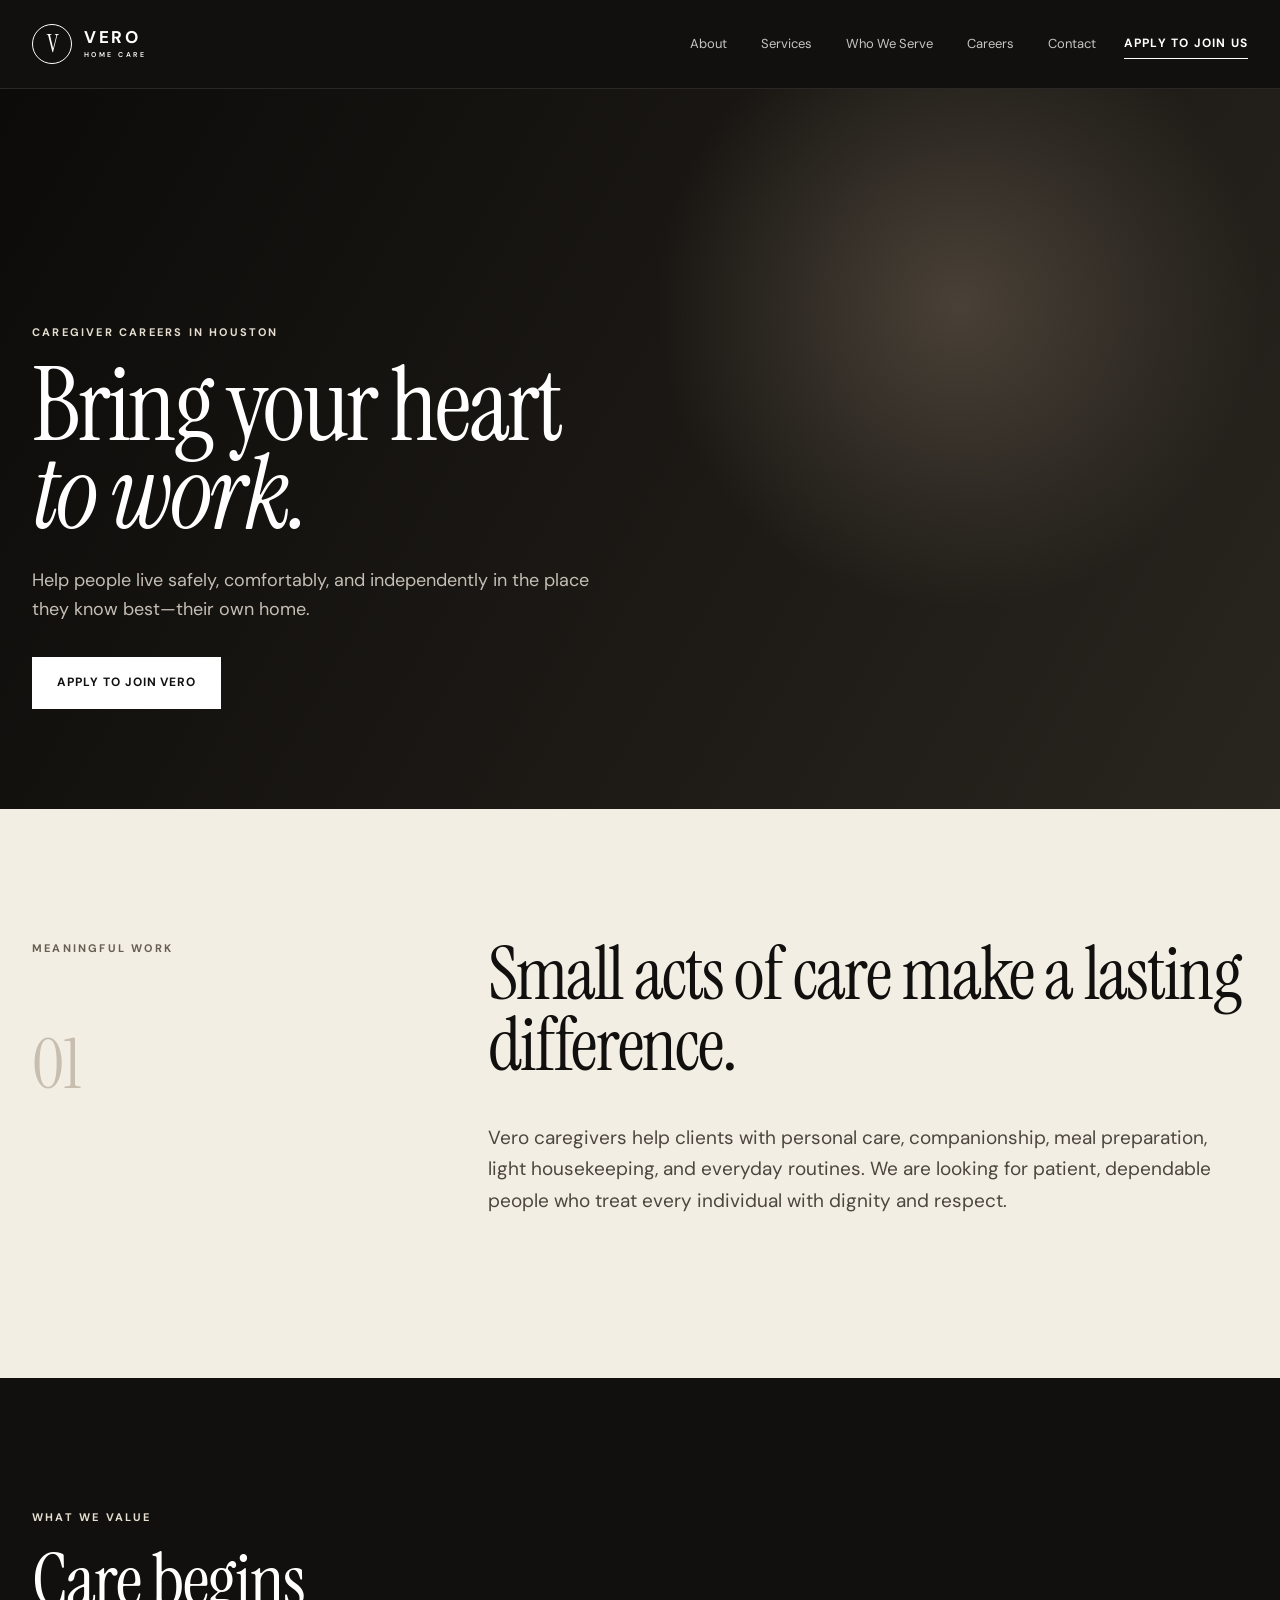
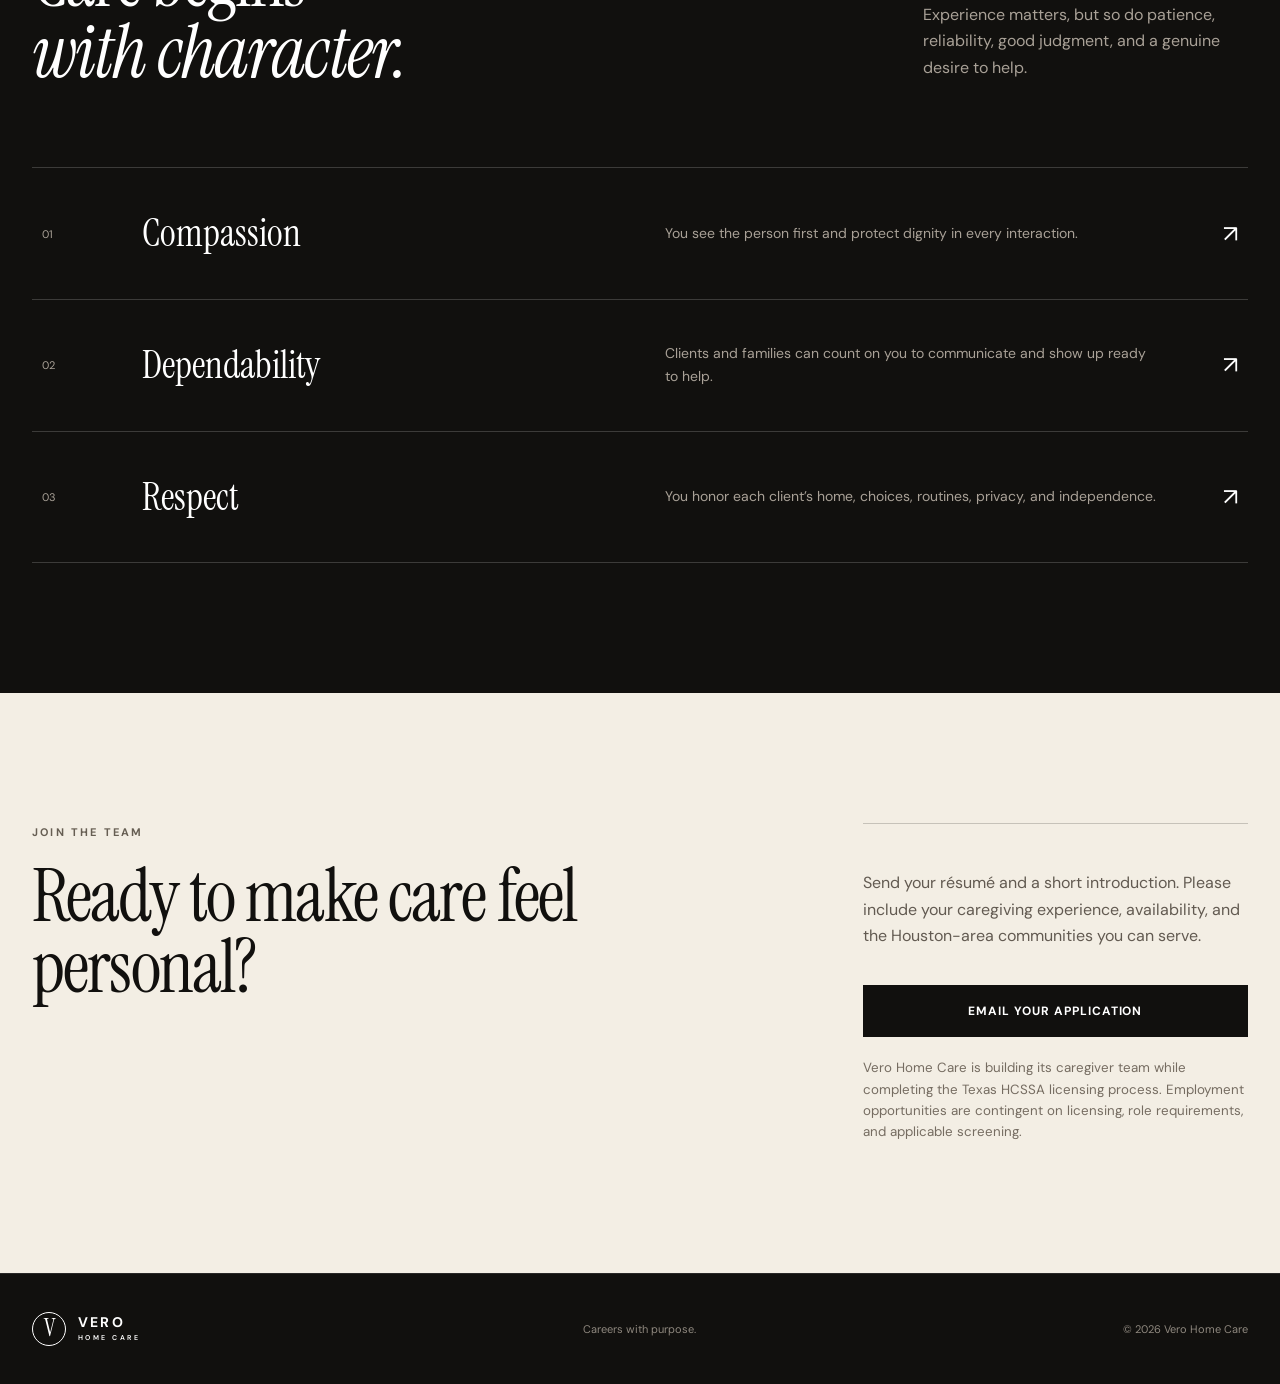
==== careers.html @ 147e30ec "Remove final photography placeholder" ====
<!doctype html>
<html lang="en">
<head>
  <meta charset="utf-8">
  <meta name="viewport" content="width=device-width, initial-scale=1, viewport-fit=cover">
  <meta name="theme-color" content="#11100e">
  <meta name="description" content="Explore caregiver careers with Vero Home Care in the Houston, Texas area.">
  <link rel="canonical" href="https://infoverohomecare.com/careers.html">
  <title>Caregiver Careers | Vero Home Care</title>
  <link rel="preconnect" href="https://fonts.googleapis.com">
  <link rel="preconnect" href="https://fonts.gstatic.com" crossorigin>
  <link href="https://fonts.googleapis.com/css2?family=DM+Sans:wght@400;500;600;700&family=Instrument+Serif:ital@0;1&display=swap" rel="stylesheet">
  <link rel="stylesheet" href="styles.css?v=20260831d">
  <link rel="stylesheet" href="mobile-fixes.css?v=20260831d">
</head>
<body class="career-page">
  <a class="skip-link" href="#main">Skip to content</a>
  <header class="site-header scrolled">
    <nav class="nav shell" aria-label="Main navigation">
      <a class="brand" href="index.html" aria-label="Vero Home Care home"><span class="brand-mark">V</span><span>VERO <small>HOME CARE</small></span></a>
      <div class="desktop-nav"><a href="index.html#about">About</a><a href="index.html#services">Services</a><a href="index.html#who-we-serve">Who We Serve</a><a href="careers.html">Careers</a><a href="index.html#contact">Contact</a></div>
      <a class="header-cta" href="#apply">Apply to join us</a>
      <button class="menu-button" type="button" aria-label="Open menu" aria-expanded="false" aria-controls="mobile-nav"><span></span><span></span></button>
    </nav>
    <div class="mobile-nav" id="mobile-nav" hidden><a href="index.html">Home</a><a href="index.html#services">Services</a><a href="index.html#who-we-serve">Who We Serve</a><a href="#apply">Apply</a></div>
  </header>
  <main id="main">
    <section class="career-hero">
      <div class="shell">
        <p class="kicker">Caregiver careers in Houston</p>
        <h1>Bring your heart<br><em>to work.</em></h1>
        <p>Help people live safely, comfortably, and independently in the place they know best—their own home.</p>
        <a class="button button-light" href="#apply">Apply to join Vero</a>
      </div>
    </section>
    <section class="section career-intro">
      <div class="shell intro-grid">
        <div><p class="kicker dark">Meaningful work</p><p class="section-number" aria-hidden="true">01</p></div>
        <div><h2 class="display">Small acts of care make a lasting difference.</h2><p class="lead">Vero caregivers help clients with personal care, companionship, meal preparation, light housekeeping, and everyday routines. We are looking for patient, dependable people who treat every individual with dignity and respect.</p></div>
      </div>
    </section>
    <section class="services section">
      <div class="shell">
        <div class="section-heading"><div><p class="kicker">What we value</p><h2 class="display">Care begins<br><em>with character.</em></h2></div><p>Experience matters, but so do patience, reliability, good judgment, and a genuine desire to help.</p></div>
        <div class="service-list">
          <article class="service"><span>01</span><h3>Compassion</h3><p>You see the person first and protect dignity in every interaction.</p><i aria-hidden="true">&#8599;</i></article>
          <article class="service"><span>02</span><h3>Dependability</h3><p>Clients and families can count on you to communicate and show up ready to help.</p><i aria-hidden="true">&#8599;</i></article>
          <article class="service"><span>03</span><h3>Respect</h3><p>You honor each client’s home, choices, routines, privacy, and independence.</p><i aria-hidden="true">&#8599;</i></article>
        </div>
      </div>
    </section>
    <section class="section career-apply" id="apply">
      <div class="shell contact-grid">
        <div><p class="kicker dark">Join the team</p><h2 class="display">Ready to make care feel personal?</h2></div>
        <div class="apply-card"><p>Send your résumé and a short introduction. Please include your caregiving experience, availability, and the Houston-area communities you can serve.</p><a class="button" href="mailto:contact@infoverohomecare.com?subject=Caregiver%20Application%20-%20Vero%20Home%20Care">Email your application</a><small>Vero Home Care is building its caregiver team while completing the Texas HCSSA licensing process. Employment opportunities are contingent on licensing, role requirements, and applicable screening.</small></div>
      </div>
    </section>
  </main>
  <footer><div class="shell footer-grid"><a class="brand footer-brand" href="index.html"><span class="brand-mark">V</span><span>VERO <small>HOME CARE</small></span></a><p>Careers with purpose.</p><p>&copy; <span id="year"></span> Vero Home Care</p></div></footer>
  <script src="script.js"></script>
</body>
</html>
---- styles.css ----
:root{--black:#11100e;--black-2:#1a1815;--cream:#f3eee4;--cream-2:#e6ded0;--white:#fff;--muted:#a9a197;--line:rgba(17,16,14,.18);--max:1220px}*{box-sizing:border-box}html{scroll-behavior:smooth}body{margin:0;background:var(--cream);color:var(--black);font-family:"DM Sans",sans-serif;font-size:16px;line-height:1.65;-webkit-font-smoothing:antialiased}body.menu-open{overflow:hidden}a{color:inherit}.shell{width:min(var(--max),calc(100% - 64px));margin-inline:auto}.skip-link{position:fixed;left:16px;top:-60px;z-index:999;background:#fff;padding:12px 18px}.skip-link:focus{top:16px}.site-header{position:fixed;inset:0 0 auto;z-index:20;color:#fff;background:linear-gradient(to bottom,rgba(0,0,0,.6),transparent);transition:.3s}.site-header.scrolled{background:rgba(17,16,14,.95);backdrop-filter:blur(12px);border-bottom:1px solid rgba(255,255,255,.1)}.nav{height:88px;display:flex;align-items:center;justify-content:space-between;gap:28px}.brand{display:flex;align-items:center;gap:12px;text-decoration:none;font-size:17px;font-weight:700;line-height:.9;letter-spacing:.16em}.brand small{display:block;font-size:7px;font-weight:600;letter-spacing:.35em;margin-top:6px}.brand-mark{display:grid;place-items:center;width:40px;height:40px;border:1px solid currentColor;border-radius:50%;font-family:"Instrument Serif",serif;font-size:25px;font-weight:400;letter-spacing:0}.desktop-nav{display:flex;gap:34px;margin-left:auto}.desktop-nav a{font-size:13px;text-decoration:none;color:rgba(255,255,255,.76)}.desktop-nav a:hover{color:#fff}.header-cta{border-bottom:1px solid currentColor;text-decoration:none;font-size:12px;font-weight:700;text-transform:uppercase;letter-spacing:.1em;padding-block:5px}.menu-button{display:none;width:44px;height:44px;border:0;background:transparent;padding:11px;cursor:pointer}.menu-button span{height:1px;background:#fff;display:block;margin:7px 0}.mobile-nav{position:fixed;inset:76px 0 0;background:var(--black);padding:38px 24px;flex-direction:column;gap:22px}.mobile-nav:not([hidden]){display:flex}.mobile-nav>a:not(.button){font-family:"Instrument Serif",serif;font-size:32px;text-decoration:none}.hero{height:100svh;min-height:680px;position:relative;display:flex;align-items:flex-end;overflow:hidden;background:#191713;color:#fff}.video-placeholder{position:absolute;inset:0;background:radial-gradient(circle at 70% 35%,#4a4339 0,transparent 28%),linear-gradient(120deg,#141310 10%,#29251f 55%,#0e0d0b);display:grid;place-items:center}.video-grid{position:absolute;inset:0;opacity:.13;background-image:linear-gradient(rgba(255,255,255,.15) 1px,transparent 1px),linear-gradient(90deg,rgba(255,255,255,.15) 1px,transparent 1px);background-size:90px 90px;transform:perspective(700px) rotateX(58deg) scale(1.5);transform-origin:center bottom}.play{position:relative;z-index:1;width:92px;height:92px;border:1px solid rgba(255,255,255,.6);border-radius:50%;display:grid;place-items:center}.play span{width:0;height:0;border-top:9px solid transparent;border-bottom:9px solid transparent;border-left:14px solid white;margin-left:5px}.video-label{position:absolute;top:50%;margin-top:68px;font-size:10px;letter-spacing:.2em;text-transform:uppercase;color:rgba(255,255,255,.6)}.hero-shade{position:absolute;inset:0;background:linear-gradient(90deg,rgba(0,0,0,.62),rgba(0,0,0,.08) 72%),linear-gradient(to top,rgba(0,0,0,.72),transparent 55%)}.hero-content{position:relative;z-index:2;padding-bottom:9vh}.kicker{margin:0 0 20px;font-size:11px;font-weight:700;letter-spacing:.2em;text-transform:uppercase;color:var(--cream-2)}.kicker.dark{color:#665e53}.hero h1,.display{font-family:"Instrument Serif",serif;font-weight:400;letter-spacing:-.025em}.hero h1{font-size:clamp(4rem,8.2vw,8rem);line-height:.84;margin:0 0 30px;max-width:900px}.hero h1 em,.display em{font-weight:400}.hero-copy{max-width:500px;color:rgba(255,255,255,.78);font-size:18px;margin:0 0 34px}.hero-actions{display:flex;align-items:center;gap:30px}.button{display:inline-flex;min-height:52px;align-items:center;justify-content:center;padding:13px 25px;text-decoration:none;text-align:center;font-size:12px;font-weight:700;letter-spacing:.08em;text-transform:uppercase;transition:.2s}.button:hover{transform:translateY(-2px)}.button-light{background:#fff;color:#111}.button-cream{background:var(--cream);color:var(--black)}.text-link{text-decoration:none;border-bottom:1px solid rgba(255,255,255,.5);padding:8px 0;font-size:13px}.text-link span{margin-left:8px}.hero-index{position:absolute;right:4vw;bottom:9vh;z-index:2;font-size:10px;letter-spacing:.2em;display:flex;align-items:center;gap:12px}.hero-index span{width:45px;height:1px;background:#fff}.section{padding:130px 0}.intro{background:var(--cream)}.intro-grid{display:grid;grid-template-columns:1fr 2.15fr;gap:8vw}.section-number{font-family:"Instrument Serif",serif;font-size:70px;color:#c7beb0;margin:50px 0 0}.display{font-size:clamp(3rem,5.8vw,6rem);line-height:.95;margin:0}.lead{font-size:19px;max-width:760px;margin:42px 0 32px;color:#4c463f}.values{display:flex;flex-wrap:wrap;gap:10px}.values span{border:1px solid var(--line);border-radius:50px;padding:8px 18px;font-size:12px;font-weight:600;letter-spacing:.07em;text-transform:uppercase}.services{background:var(--black);color:#fff}.section-heading{display:grid;grid-template-columns:1.5fr .6fr;align-items:end;gap:80px;margin-bottom:80px}.section-heading>p{color:var(--muted);margin:0 0 6px}.service{display:grid;grid-template-columns:70px 1fr 1fr 50px;gap:30px;align-items:center;border-top:1px solid rgba(255,255,255,.18);padding:34px 10px;transition:.25s}.service:last-child{border-bottom:1px solid rgba(255,255,255,.18)}.service:hover{background:rgba(255,255,255,.04);padding-inline:24px}.service>span{font-size:11px;color:var(--muted)}.service h3{font-family:"Instrument Serif",serif;font-size:38px;font-weight:400;margin:0}.service p{color:var(--muted);margin:0;font-size:14px}.service i{font-size:24px;font-style:normal;text-align:right}.promise{background:#fff}.promise-grid{display:grid;grid-template-columns:.8fr 1.2fr;gap:9vw;align-items:center}.promise-art{aspect-ratio:4/5;display:flex;align-items:center;justify-content:center;position:relative;background:var(--cream);border-radius:50% 50% 4px 4px}.promise-art>span{font-family:"Instrument Serif",serif;font-size:clamp(10rem,22vw,20rem);line-height:1;color:#1a1815}.promise-art p{position:absolute;bottom:26px;text-transform:uppercase;letter-spacing:.18em;font-size:9px}.principles{margin-top:55px}.principles>div{display:grid;grid-template-columns:45px 1fr;gap:18px;border-top:1px solid var(--line);padding:24px 0}.principles b{font-size:10px;color:#82786c}.principles span{color:#625a51}.principles strong{display:block;color:var(--black);font-size:16px;margin-bottom:4px}.contact{background:var(--black-2);color:#fff}.contact-grid{display:grid;grid-template-columns:1.3fr .7fr;gap:9vw;align-items:start}.contact-card{border-top:1px solid rgba(255,255,255,.25);padding-top:30px}.contact-card p{color:var(--muted);margin:0 0 28px}.contact-card .button{width:100%}.contact-card small{display:block;color:#8f887f;margin-top:14px}footer{background:var(--black);color:#fff;border-top:1px solid rgba(255,255,255,.1);padding:38px 0}.footer-grid{display:grid;grid-template-columns:1fr 1fr 1fr;align-items:center}.footer-grid p{font-size:11px;color:#8f887f;margin:0}.footer-grid p:nth-child(2){text-align:center}.footer-grid p:last-child{text-align:right}.footer-brand{font-size:14px}.footer-brand .brand-mark{width:34px;height:34px}.reveal{opacity:0;transform:translateY(20px);transition:opacity .75s ease,transform .75s ease}.reveal.visible{opacity:1;transform:none}.delay-1{transition-delay:.1s}.delay-2{transition-delay:.2s}.delay-3{transition-delay:.3s}@media(prefers-reduced-motion:reduce){html{scroll-behavior:auto}.reveal{opacity:1;transform:none;transition:none}.button{transition:none}}@media(max-width:900px){.desktop-nav,.header-cta{display:none}.menu-button{display:block}.nav{height:76px}.hero{min-height:620px}.hero-index{display:none}.section{padding:94px 0}.intro-grid,.promise-grid,.contact-grid{grid-template-columns:1fr}.section-number{display:none}.section-heading{grid-template-columns:1fr;gap:28px}.service{grid-template-columns:45px 1fr 40px}.service p{grid-column:2/4}.promise-art{max-width:500px;width:100%;margin:auto}.footer-grid{grid-template-columns:1fr;gap:22px;text-align:center}.footer-brand{justify-content:center}.footer-grid p:nth-child(2),.footer-grid p:last-child{text-align:center}}@media(max-width:600px){.shell{width:min(100% - 40px,var(--max))}.hero{height:100svh;min-height:620px}.hero-content{padding-bottom:48px}.hero h1{font-size:clamp(3.5rem,18vw,5.1rem);line-height:.88}.hero-copy{font-size:16px}.hero-actions{align-items:stretch;flex-direction:column;gap:14px}.text-link{text-align:center;border:0}.play{width:72px;height:72px}.section{padding:76px 0}.display{font-size:clamp(2.8rem,14vw,4.5rem)}.lead{font-size:17px;margin-top:30px}.section-heading{margin-bottom:48px}.service{padding:25px 0;gap:12px}.service:hover{padding-inline:0;background:transparent}.service h3{font-size:30px}.contact-card{margin-top:12px}.mobile-nav{padding-bottom:max(38px,env(safe-area-inset-bottom))}}
---- mobile-fixes.css ----
/* Above-the-fold content must never depend on animation or script timing. */
.hero .reveal {
  opacity: 1;
  transform: none;
}

/* Navigation is a separate surface; hero media begins below it. */
.site-header {
  position: sticky;
  top: 0;
  background: #11100e;
  border-bottom: 1px solid rgba(255,255,255,.1);
  backdrop-filter: none;
  -webkit-backdrop-filter: none;
}

.site-header.scrolled {
  background: #11100e;
}

.hero {
  height: calc(100svh - 88px);
}

.phone-break { display: none; }

/* Keep the temporary video indicator out of the hero copy area. */
.video-placeholder {
  display: block;
}

.hero-video iframe {
  position: absolute;
  top: 50%;
  left: 50%;
  width: 177.78vh;
  height: 56.25vw;
  min-width: 100%;
  min-height: 100%;
  border: 0;
  pointer-events: none;
  transform: translate(-50%, -50%);
}

/* Explicit breakpoint ownership keeps the mobile control dependable. */
.menu-button {
  display: block;
  flex: 0 0 44px;
  position: relative;
  z-index: 2;
  border: 1px solid rgba(255, 255, 255, .5);
  border-radius: 50%;
}

@media (min-width: 901px) {
  .menu-button { display: none; }
}

.credentials { background: #e6ded0; border-bottom: 1px solid rgba(17,16,14,.14); }
.promise-grid { display: block; }
.promise-copy { max-width: 940px; margin: 0 auto; }
.promise-copy .display { max-width: 850px; }
.credential-grid { display: grid; grid-template-columns: repeat(4,1fr); }
.credential-grid > div { padding: 38px 24px; border-right: 1px solid rgba(17,16,14,.14); }
.credential-grid > div:last-child { border: 0; }
.credential-grid strong { display: block; font: 400 42px/1 "Instrument Serif",serif; }
.credential-grid span { display: block; margin-top: 8px; font-size: 10px; font-weight: 700; letter-spacing: .11em; text-transform: uppercase; color: #665e53; }
.audience { background: #11100e; color: #fff; }
.audience-grid,.founder-grid { display: grid; grid-template-columns: 1fr 1fr; gap: 9vw; }
.audience-copy { color: #a9a197; font-size: 18px; }
.audience-copy p { margin: 0 0 22px; }
.audience-tags,.specialties { display: flex; flex-wrap: wrap; gap: 8px; margin-top: 34px; }
.audience-tags span,.specialties span { padding: 8px 13px; border: 1px solid rgba(255,255,255,.2); border-radius: 50px; font-size: 10px; font-weight: 700; letter-spacing: .07em; text-transform: uppercase; }
.founder { background: #f3eee4; }
.founder-copy { color: #625a51; font-size: 17px; }
.founder-copy p { margin: 0 0 20px; }
.founder-lead { font: italic 400 32px/1.2 "Instrument Serif",serif; color: #11100e; }
.specialties span { border-color: rgba(17,16,14,.2); color: #11100e; }
.referrals { background: #1a1815; color: #fff; }
.referral-grid { display: grid; grid-template-columns: 1.2fr .8fr; gap: 9vw; align-items: start; }
.referral-copy { color: #a9a197; font-size: 17px; }
.referral-copy p { margin: 0 0 22px; }
.referral-copy .button { margin-top: 10px; }
.contact-details { margin: 28px 0; border-top: 1px solid rgba(255,255,255,.15); }
.contact-details a,.contact-details p { display: block; padding: 15px 0; border-bottom: 1px solid rgba(255,255,255,.15); color: #fff; text-decoration: none; margin: 0; overflow-wrap: anywhere; }
.contact-details small { display: block; margin: 0 0 2px; color: #8f887f; font-size: 9px; letter-spacing: .13em; text-transform: uppercase; }
.footer-grid a { text-decoration: none; }
.career-hero { min-height: 720px; padding: 190px 0 100px; display: flex; align-items: flex-end; color: #fff; background: radial-gradient(circle at 75% 30%,#494137 0,transparent 28%),linear-gradient(120deg,#0c0b09,#29251f); }
.career-hero h1 { margin: 0 0 28px; font: 400 clamp(4rem,8vw,7.5rem)/.86 "Instrument Serif",serif; letter-spacing: -.025em; }
.career-hero p:not(.kicker) { max-width: 560px; margin: 0 0 32px; color: #c5beb5; font-size: 18px; }
.career-intro,.career-apply { background: #f3eee4; }
.apply-card { border-top: 1px solid rgba(17,16,14,.2); padding-top: 30px; color: #625a51; }
.apply-card .button { width: 100%; margin: 20px 0; background: #11100e; color: #fff; }
.apply-card small { display: block; line-height: 1.6; color: #756c61; }

@media (max-width: 900px) {
  .menu-button {
    display: block;
    flex: 0 0 44px;
    position: relative;
    z-index: 2;
    border: 1px solid rgba(255, 255, 255, .5);
    border-radius: 50%;
  }
  .credential-grid { grid-template-columns: 1fr 1fr; }
  .credential-grid > div:nth-child(2) { border-right: 0; }
  .credential-grid > div { border-bottom: 1px solid rgba(17,16,14,.14); }
  .audience-grid,.founder-grid { grid-template-columns: 1fr; gap: 48px; }
  .referral-grid { grid-template-columns: 1fr; gap: 42px; }
  .career-hero { min-height: 650px; padding: 150px 0 72px; }
  .hero { height: calc(100svh - 76px); }
}

@media (max-width: 600px) {
  .shell {
    width: min(calc(100% - 40px), var(--max));
  }

  .hero h1 {
    font-size: clamp(3.1rem, 14.5vw, 4.4rem);
  }
  .phone-break { display: inline; }

  .hero-copy { max-width: calc(100vw - 40px); }

  .credential-grid { grid-template-columns: 1fr; }
  .credential-grid > div { border-right: 0; padding: 25px 4px; display: grid; grid-template-columns: 95px 1fr; align-items: center; gap: 16px; }
  .credential-grid strong { font-size: 34px; }
  .credential-grid span { margin: 0; }
}
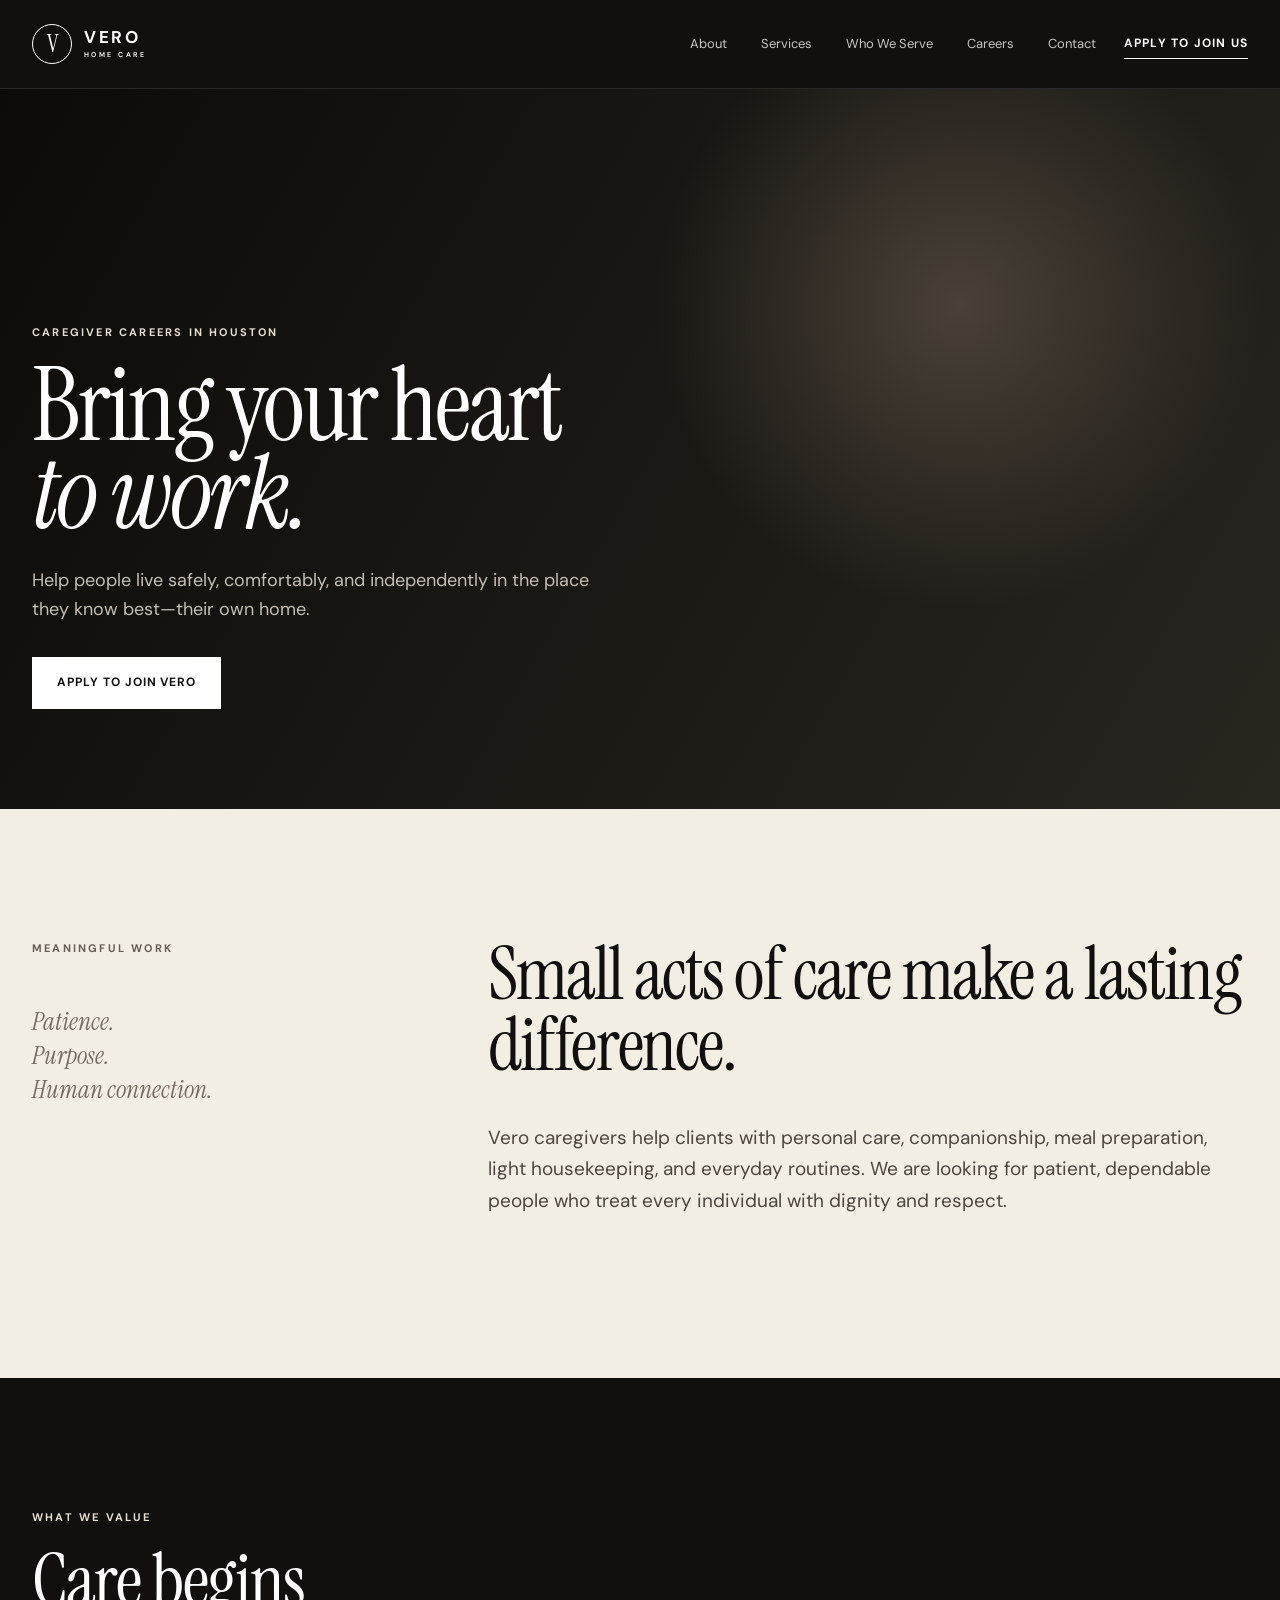
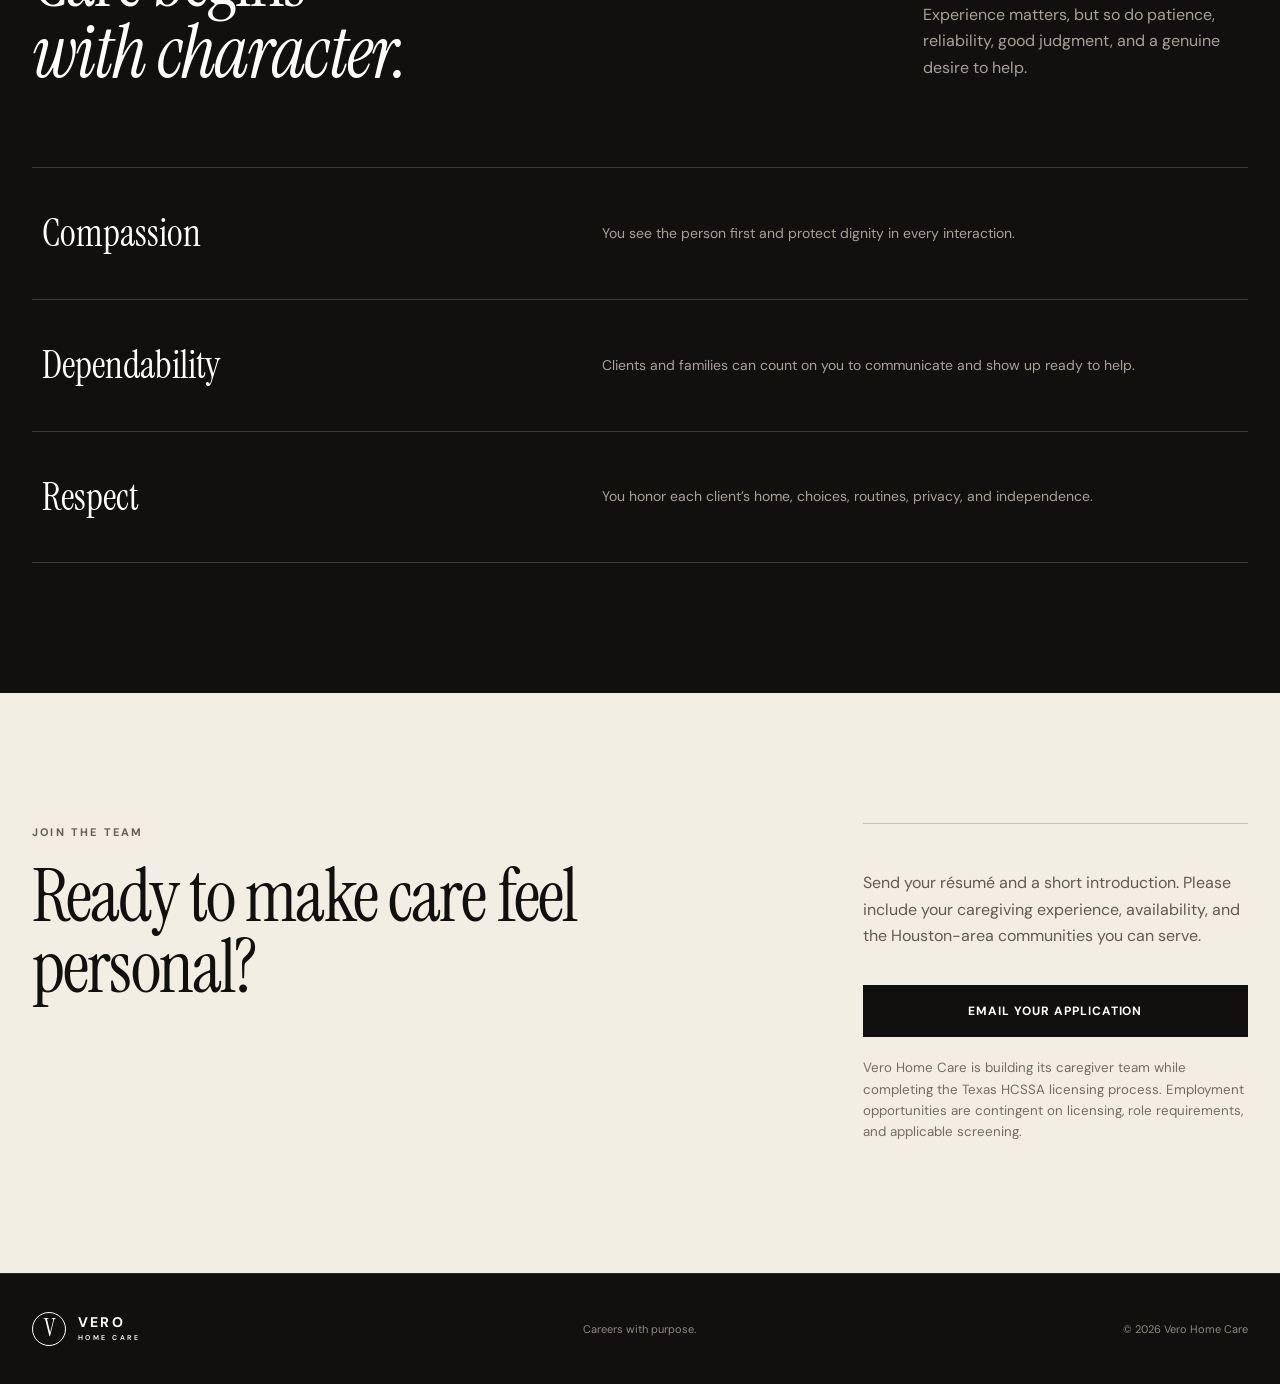
==== commit f816ea26: "Remove decorative numbers and service arrows" ====
--- a/careers.html
+++ b/careers.html
@@ -10,8 +10,8 @@
   <link rel="preconnect" href="https://fonts.googleapis.com">
   <link rel="preconnect" href="https://fonts.gstatic.com" crossorigin>
   <link href="https://fonts.googleapis.com/css2?family=DM+Sans:wght@400;500;600;700&family=Instrument+Serif:ital@0;1&display=swap" rel="stylesheet">
-  <link rel="stylesheet" href="styles.css?v=20260831d">
-  <link rel="stylesheet" href="mobile-fixes.css?v=20260831d">
+  <link rel="stylesheet" href="styles.css?v=20260831g">
+  <link rel="stylesheet" href="mobile-fixes.css?v=20260831g">
 </head>
 <body class="career-page">
   <a class="skip-link" href="#main">Skip to content</a>
@@ -35,7 +35,7 @@
     </section>
     <section class="section career-intro">
       <div class="shell intro-grid">
-        <div><p class="kicker dark">Meaningful work</p><p class="section-number" aria-hidden="true">01</p></div>
+        <div><p class="kicker dark">Meaningful work</p><p class="mission-note">Patience.<br>Purpose.<br>Human connection.</p></div>
         <div><h2 class="display">Small acts of care make a lasting difference.</h2><p class="lead">Vero caregivers help clients with personal care, companionship, meal preparation, light housekeeping, and everyday routines. We are looking for patient, dependable people who treat every individual with dignity and respect.</p></div>
       </div>
     </section>
@@ -43,9 +43,9 @@
       <div class="shell">
         <div class="section-heading"><div><p class="kicker">What we value</p><h2 class="display">Care begins<br><em>with character.</em></h2></div><p>Experience matters, but so do patience, reliability, good judgment, and a genuine desire to help.</p></div>
         <div class="service-list">
-          <article class="service"><span>01</span><h3>Compassion</h3><p>You see the person first and protect dignity in every interaction.</p><i aria-hidden="true">&#8599;</i></article>
-          <article class="service"><span>02</span><h3>Dependability</h3><p>Clients and families can count on you to communicate and show up ready to help.</p><i aria-hidden="true">&#8599;</i></article>
-          <article class="service"><span>03</span><h3>Respect</h3><p>You honor each client’s home, choices, routines, privacy, and independence.</p><i aria-hidden="true">&#8599;</i></article>
+          <article class="service"><h3>Compassion</h3><p>You see the person first and protect dignity in every interaction.</p></article>
+          <article class="service"><h3>Dependability</h3><p>Clients and families can count on you to communicate and show up ready to help.</p></article>
+          <article class="service"><h3>Respect</h3><p>You honor each client’s home, choices, routines, privacy, and independence.</p></article>
         </div>
       </div>
     </section>
--- a/mobile-fixes.css
+++ b/mobile-fixes.css
@@ -20,6 +20,15 @@
 
 .hero {
   height: calc(100svh - 88px);
+}
+
+.hero h1 {
+  line-height: .94;
+}
+
+.hero h1 em {
+  display: inline-block;
+  margin-top: .06em;
 }
 
 .phone-break { display: none; }
@@ -57,6 +66,9 @@
 }
 
 .credentials { background: #e6ded0; border-bottom: 1px solid rgba(17,16,14,.14); }
+.service { grid-template-columns: 1fr 1.2fr; }
+.mission-note { margin: 48px 0 0; font: italic 400 25px/1.35 "Instrument Serif",serif; color: #756c61; }
+.principles > div { grid-template-columns: 1fr; }
 .promise-grid { display: block; }
 .promise-copy { max-width: 940px; margin: 0 auto; }
 .promise-copy .display { max-width: 850px; }
@@ -107,6 +119,8 @@
   .credential-grid > div { border-bottom: 1px solid rgba(17,16,14,.14); }
   .audience-grid,.founder-grid { grid-template-columns: 1fr; gap: 48px; }
   .referral-grid { grid-template-columns: 1fr; gap: 42px; }
+  .service { grid-template-columns: 1fr; }
+  .service p { grid-column: auto; }
   .career-hero { min-height: 650px; padding: 150px 0 72px; }
   .hero { height: calc(100svh - 76px); }
 }
@@ -118,6 +132,7 @@
 
   .hero h1 {
     font-size: clamp(3.1rem, 14.5vw, 4.4rem);
+    line-height: .96;
   }
   .phone-break { display: inline; }
 
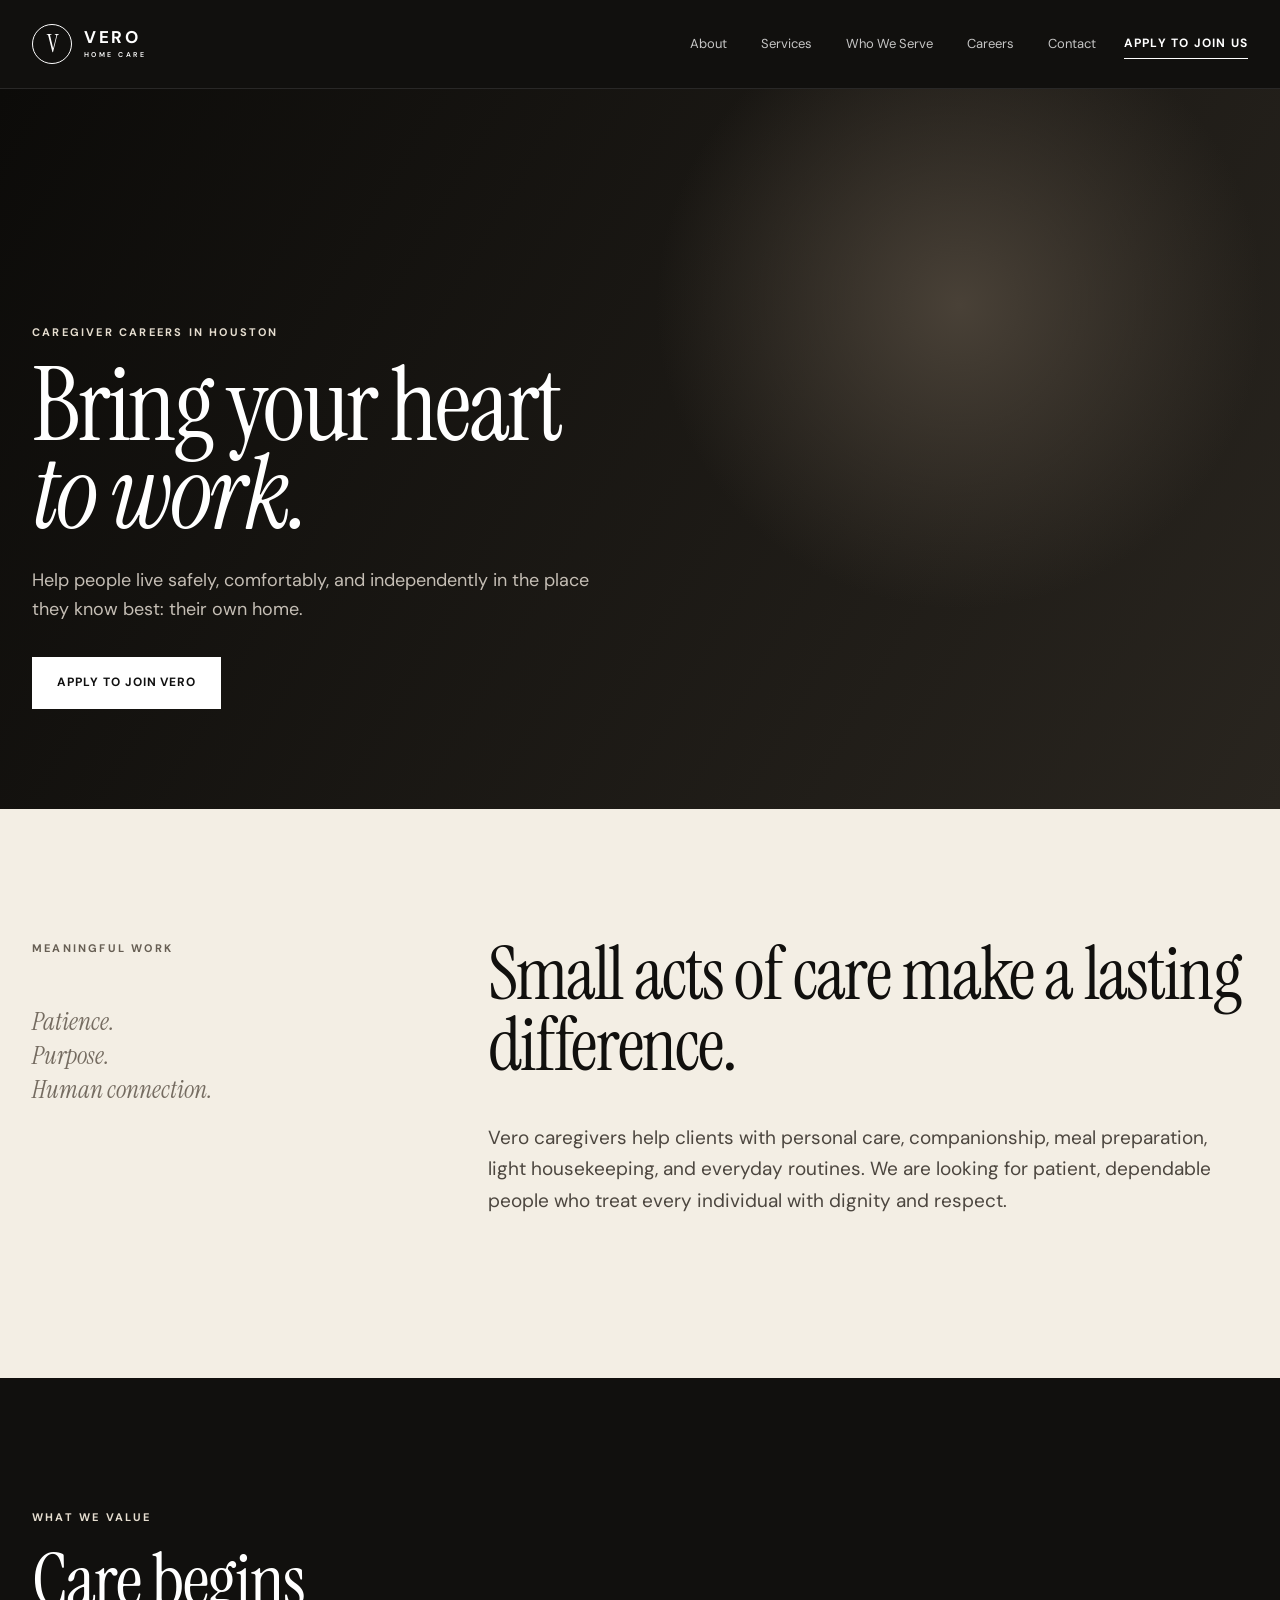
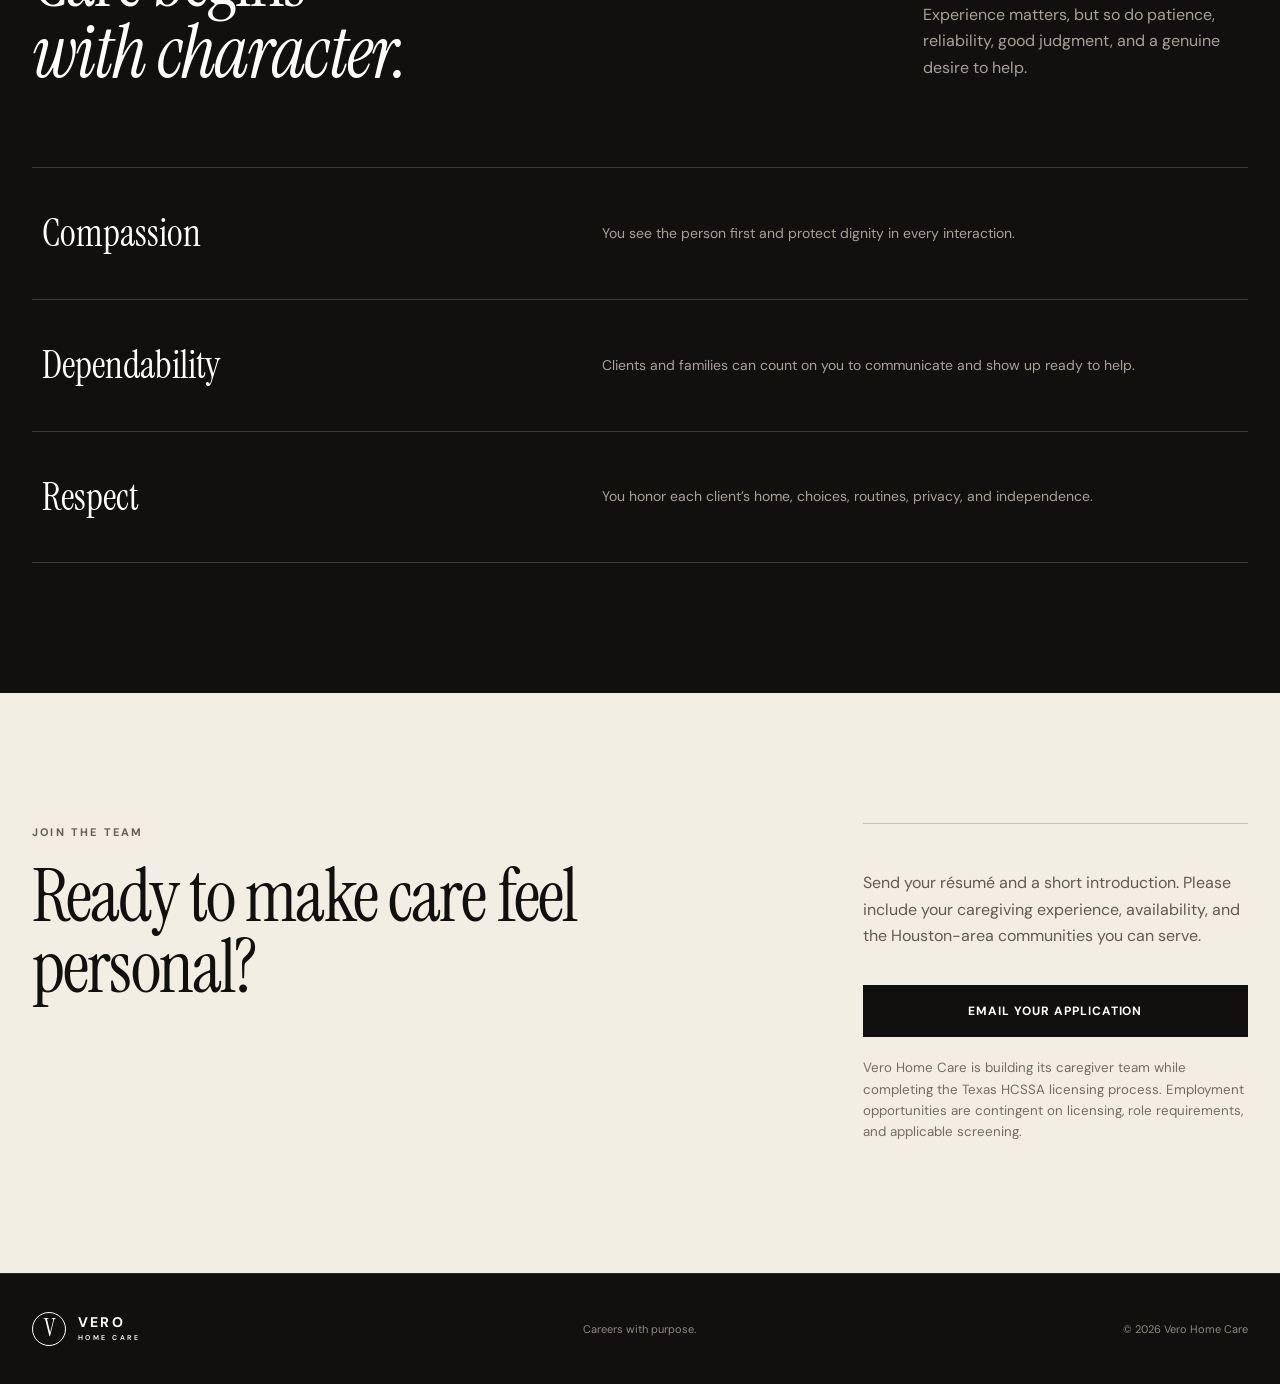
==== commit bc03e9e9: "Remove remaining sentence dashes" ====
--- a/careers.html
+++ b/careers.html
@@ -29,7 +29,7 @@
       <div class="shell">
         <p class="kicker">Caregiver careers in Houston</p>
         <h1>Bring your heart<br><em>to work.</em></h1>
-        <p>Help people live safely, comfortably, and independently in the place they know best—their own home.</p>
+        <p>Help people live safely, comfortably, and independently in the place they know best: their own home.</p>
         <a class="button button-light" href="#apply">Apply to join Vero</a>
       </div>
     </section>
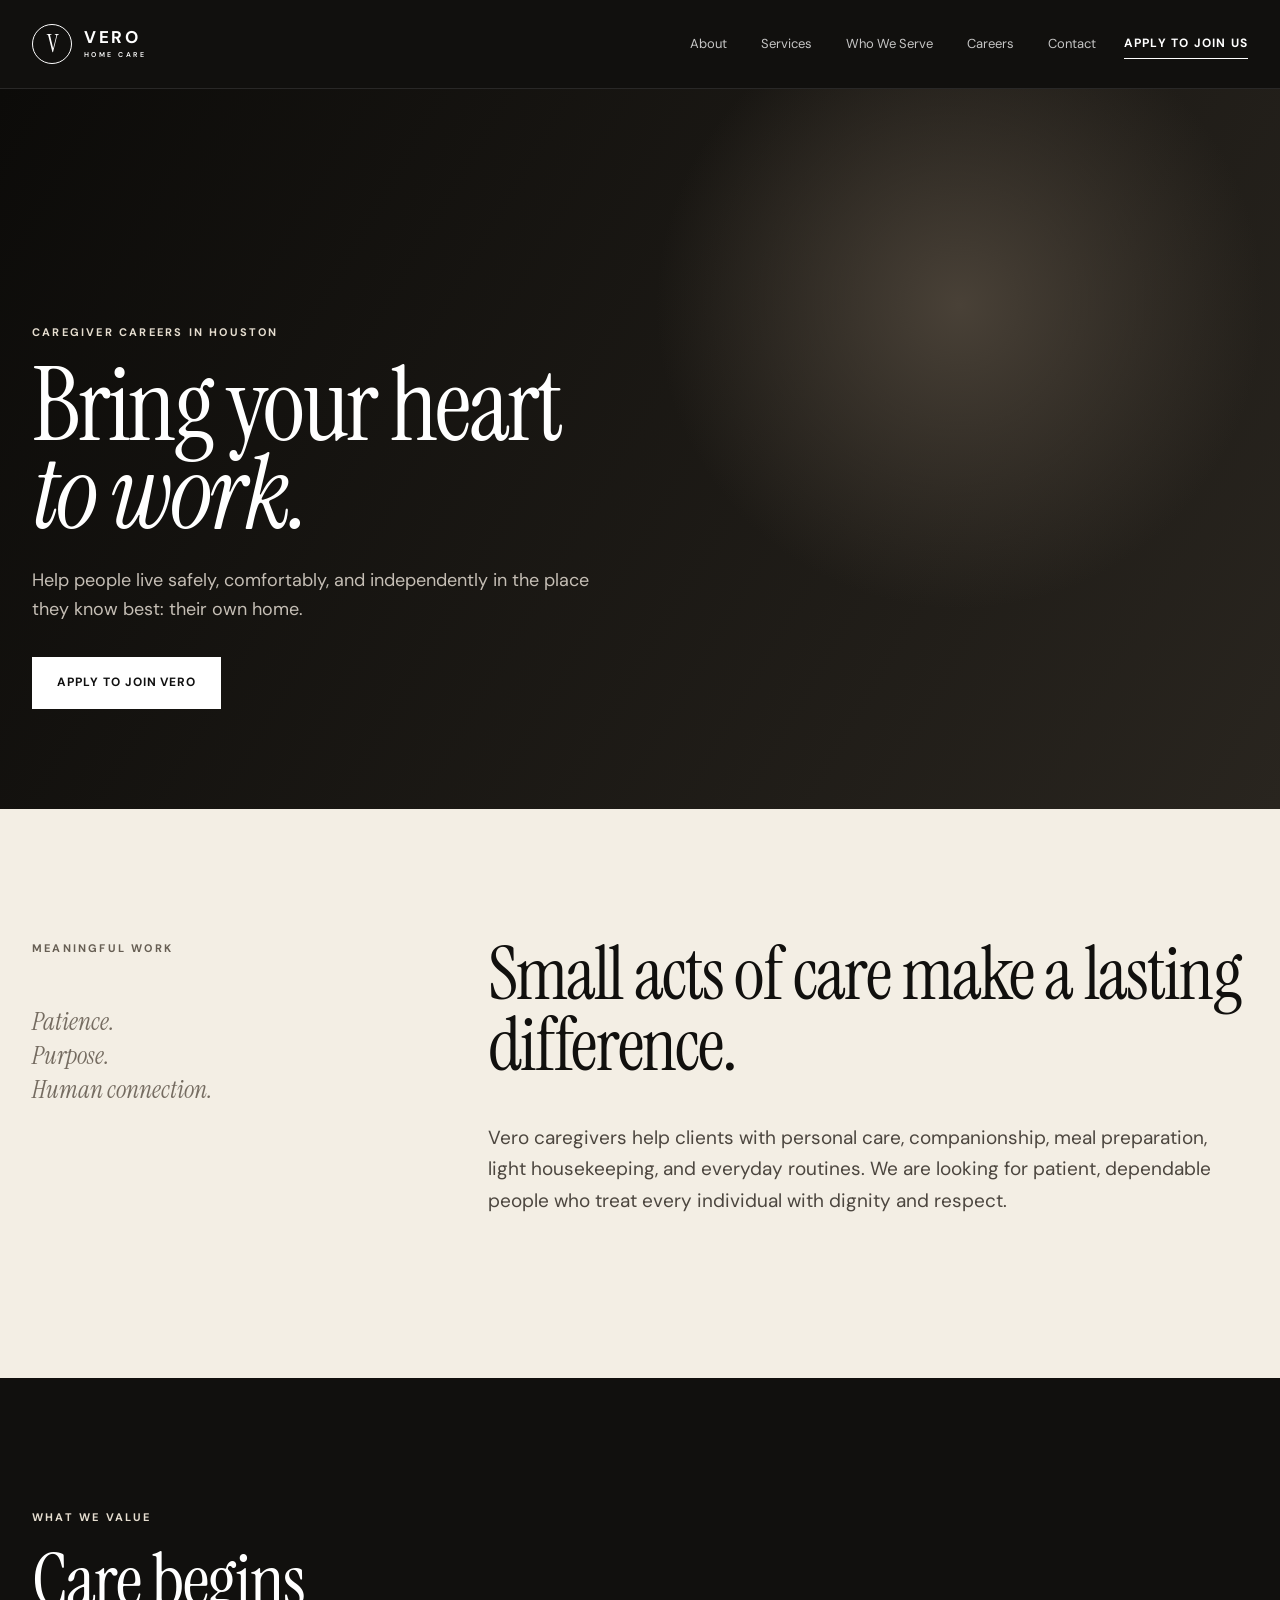
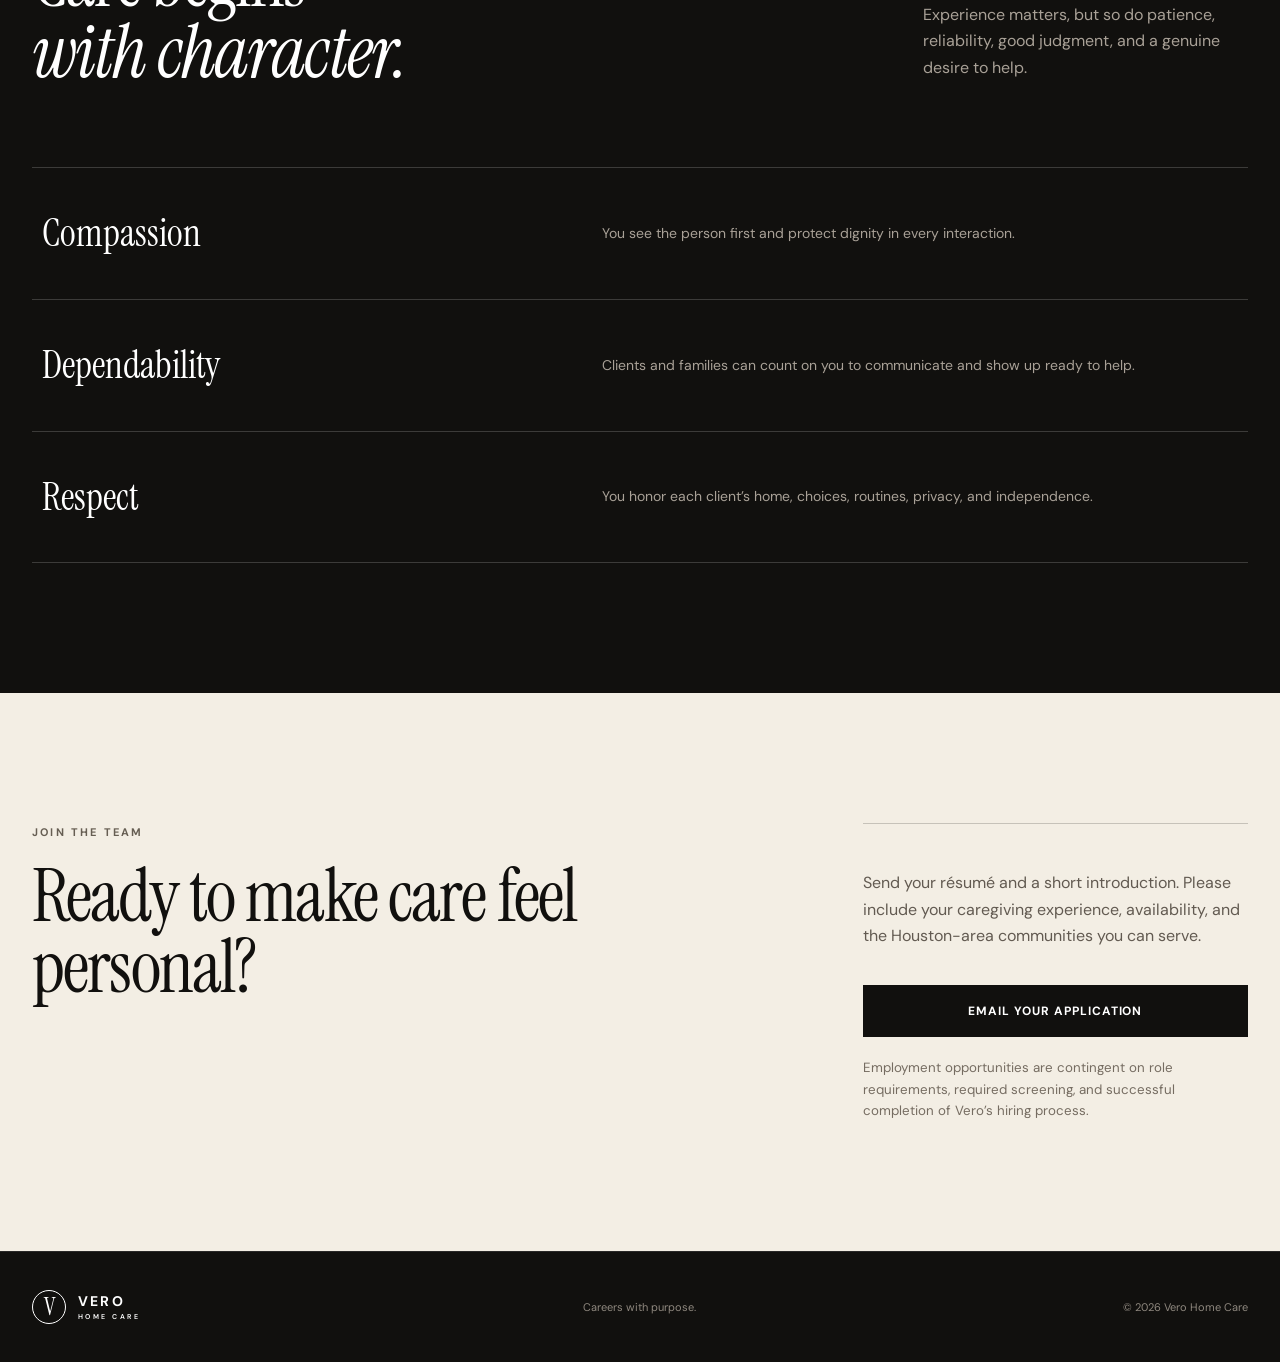
==== commit 52c98256: "Add privacy payment and caregiver standards" ====
--- a/careers.html
+++ b/careers.html
@@ -10,8 +10,8 @@
   <link rel="preconnect" href="https://fonts.googleapis.com">
   <link rel="preconnect" href="https://fonts.gstatic.com" crossorigin>
   <link href="https://fonts.googleapis.com/css2?family=DM+Sans:wght@400;500;600;700&family=Instrument+Serif:ital@0;1&display=swap" rel="stylesheet">
-  <link rel="stylesheet" href="styles.css?v=20260831g">
-  <link rel="stylesheet" href="mobile-fixes.css?v=20260831g">
+  <link rel="stylesheet" href="styles.css?v=20260903a">
+  <link rel="stylesheet" href="mobile-fixes.css?v=20260903a">
 </head>
 <body class="career-page">
   <a class="skip-link" href="#main">Skip to content</a>
@@ -52,7 +52,7 @@
     <section class="section career-apply" id="apply">
       <div class="shell contact-grid">
         <div><p class="kicker dark">Join the team</p><h2 class="display">Ready to make care feel personal?</h2></div>
-        <div class="apply-card"><p>Send your résumé and a short introduction. Please include your caregiving experience, availability, and the Houston-area communities you can serve.</p><a class="button" href="mailto:contact@infoverohomecare.com?subject=Caregiver%20Application%20-%20Vero%20Home%20Care">Email your application</a><small>Vero Home Care is building its caregiver team while completing the Texas HCSSA licensing process. Employment opportunities are contingent on licensing, role requirements, and applicable screening.</small></div>
+        <div class="apply-card"><p>Send your résumé and a short introduction. Please include your caregiving experience, availability, and the Houston-area communities you can serve.</p><a class="button" href="mailto:contact@infoverohomecare.com?subject=Caregiver%20Application%20-%20Vero%20Home%20Care">Email your application</a><small>Employment opportunities are contingent on role requirements, required screening, and successful completion of Vero’s hiring process.</small></div>
       </div>
     </section>
   </main>
--- a/mobile-fixes.css
+++ b/mobile-fixes.css
@@ -93,6 +93,18 @@
 .referral-copy { color: #a9a197; font-size: 17px; }
 .referral-copy p { margin: 0 0 22px; }
 .referral-copy .button { margin-top: 10px; }
+.standards { background: #e6ded0; }
+.standards-heading { max-width: 760px; margin-bottom: 68px; }
+.standards-grid { display: grid; grid-template-columns: 1fr 1fr; gap: 1px; background: rgba(17,16,14,.16); border: 1px solid rgba(17,16,14,.16); }
+.standard-card { padding: 42px; background: #f3eee4; }
+.standard-card.payment-card { grid-column: 1 / -1; display: grid; grid-template-columns: .7fr 1fr; column-gap: 70px; }
+.standard-card.payment-card .standard-label,.standard-card.payment-card h3 { grid-column: 1; }
+.standard-card.payment-card > p { grid-column: 2; }
+.standard-label { display: block; margin-bottom: 20px; color: #756c61; font-size: 10px; font-weight: 700; letter-spacing: .14em; text-transform: uppercase; }
+.standard-card h3 { margin: 0 0 18px; font: 400 32px/1.05 "Instrument Serif",serif; }
+.standard-card p { margin: 0; color: #625a51; font-size: 15px; }
+.standard-card .payment-note { margin-top: 18px; padding-top: 18px; border-top: 1px solid rgba(17,16,14,.16); font-size: 13px; }
+.license-line { margin: 24px auto 0; padding-top: 20px; width: min(1220px,calc(100% - 64px)); border-top: 1px solid rgba(255,255,255,.1); color: #777168; text-align: center; font-size: 9px; letter-spacing: .08em; }
 .contact-details { margin: 28px 0; border-top: 1px solid rgba(255,255,255,.15); }
 .contact-details a,.contact-details p { display: block; padding: 15px 0; border-bottom: 1px solid rgba(255,255,255,.15); color: #fff; text-decoration: none; margin: 0; overflow-wrap: anywhere; }
 .contact-details small { display: block; margin: 0 0 2px; color: #8f887f; font-size: 9px; letter-spacing: .13em; text-transform: uppercase; }
@@ -119,6 +131,9 @@
   .credential-grid > div { border-bottom: 1px solid rgba(17,16,14,.14); }
   .audience-grid,.founder-grid { grid-template-columns: 1fr; gap: 48px; }
   .referral-grid { grid-template-columns: 1fr; gap: 42px; }
+  .standards-grid { grid-template-columns: 1fr; }
+  .standard-card.payment-card { grid-column: auto; display: block; }
+  .standard-card.payment-card > p { margin-top: 18px; }
   .service { grid-template-columns: 1fr; }
   .service p { grid-column: auto; }
   .career-hero { min-height: 650px; padding: 150px 0 72px; }
@@ -142,4 +157,6 @@
   .credential-grid > div { border-right: 0; padding: 25px 4px; display: grid; grid-template-columns: 95px 1fr; align-items: center; gap: 16px; }
   .credential-grid strong { font-size: 34px; }
   .credential-grid span { margin: 0; }
+  .standard-card { padding: 30px 24px; }
+  .license-line { width: calc(100% - 40px); }
 }
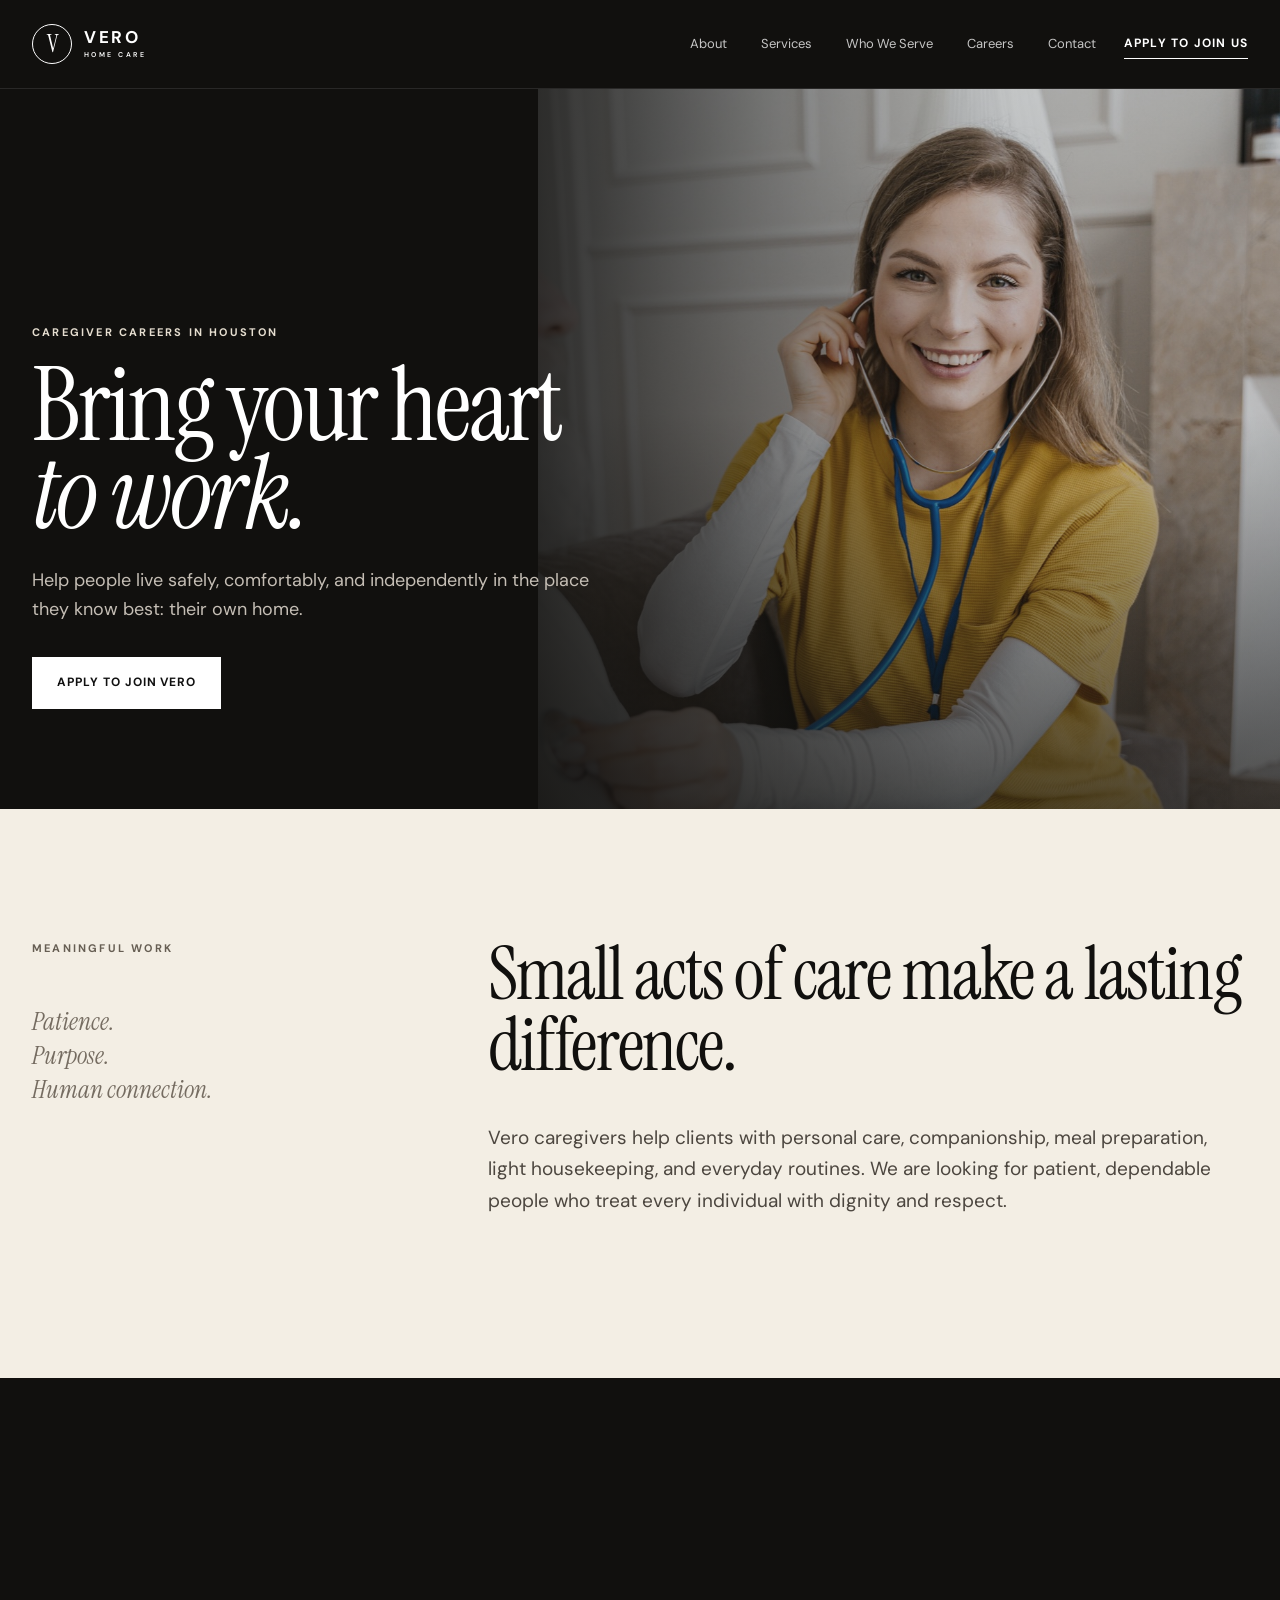
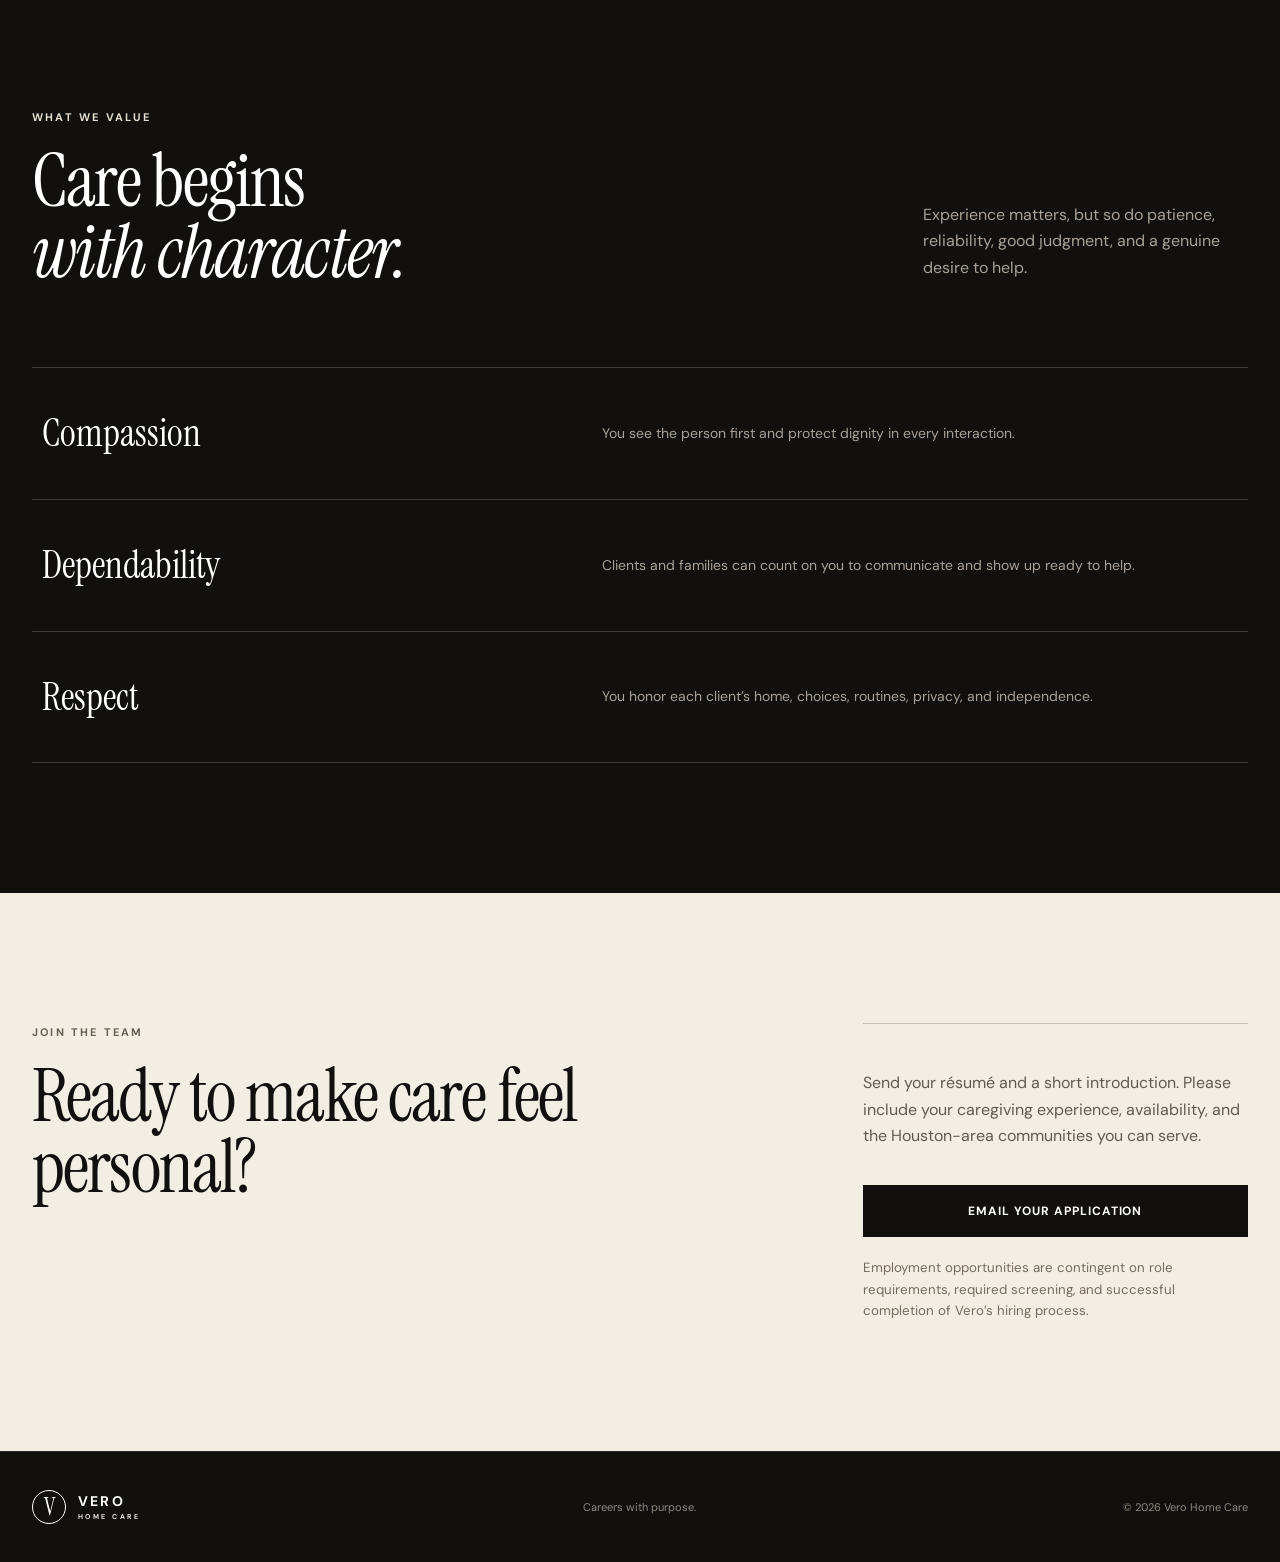
==== commit 3bcdb930: "Place editorial care photography throughout site" ====
--- a/careers.html
+++ b/careers.html
@@ -10,8 +10,8 @@
   <link rel="preconnect" href="https://fonts.googleapis.com">
   <link rel="preconnect" href="https://fonts.gstatic.com" crossorigin>
   <link href="https://fonts.googleapis.com/css2?family=DM+Sans:wght@400;500;600;700&family=Instrument+Serif:ital@0;1&display=swap" rel="stylesheet">
-  <link rel="stylesheet" href="styles.css?v=20260903a">
-  <link rel="stylesheet" href="mobile-fixes.css?v=20260903a">
+  <link rel="stylesheet" href="styles.css?v=20260905a">
+  <link rel="stylesheet" href="mobile-fixes.css?v=20260905a">
 </head>
 <body class="career-page">
   <a class="skip-link" href="#main">Skip to content</a>
@@ -26,7 +26,9 @@
   </header>
   <main id="main">
     <section class="career-hero">
-      <div class="shell">
+      <img class="career-hero-image" src="images/caregiver-careers.jpg" alt="A professional caregiver smiling while supporting a client" fetchpriority="high">
+      <div class="career-hero-shade" aria-hidden="true"></div>
+      <div class="shell career-hero-content">
         <p class="kicker">Caregiver careers in Houston</p>
         <h1>Bring your heart<br><em>to work.</em></h1>
         <p>Help people live safely, comfortably, and independently in the place they know best: their own home.</p>
--- a/mobile-fixes.css
+++ b/mobile-fixes.css
@@ -68,6 +68,12 @@
 .credentials { background: #e6ded0; border-bottom: 1px solid rgba(17,16,14,.14); }
 .service { grid-template-columns: 1fr 1.2fr; }
 .mission-note { margin: 48px 0 0; font: italic 400 25px/1.35 "Instrument Serif",serif; color: #756c61; }
+.mission-image { position: relative; margin-top: 92px; margin-bottom: -210px; z-index: 2; }
+.mission-image img { display: block; width: 82%; height: 520px; margin-left: auto; object-fit: cover; object-position: center 44%; border-radius: 2px 86px 2px 2px; filter: saturate(.78); }
+.mission-image figcaption { position: absolute; left: 0; bottom: 52px; width: 34%; padding: 31px 34px; background: #fff; border-left: 4px solid #11100e; }
+.mission-image figcaption span { display: block; font: 400 28px/1.05 "Instrument Serif",serif; }
+.mission-image figcaption small { display: block; margin-top: 12px; color: #756c61; font-size: 9px; font-weight: 700; letter-spacing: .12em; text-transform: uppercase; }
+.services { padding-top: 330px; }
 .principles > div { grid-template-columns: 1fr; }
 .promise-grid { display: block; }
 .promise-copy { max-width: 940px; margin: 0 auto; }
@@ -81,6 +87,8 @@
 .audience-grid,.founder-grid { display: grid; grid-template-columns: 1fr 1fr; gap: 9vw; }
 .audience-copy { color: #a9a197; font-size: 18px; }
 .audience-copy p { margin: 0 0 22px; }
+.audience-image { width: 78%; margin: 68px 0 -210px auto; position: relative; z-index: 2; }
+.audience-image img { display: block; width: 100%; aspect-ratio: 4/5; object-fit: cover; object-position: 52% center; border-radius: 48% 48% 3px 3px; filter: saturate(.82); }
 .audience-tags,.specialties { display: flex; flex-wrap: wrap; gap: 8px; margin-top: 34px; }
 .audience-tags span,.specialties span { padding: 8px 13px; border: 1px solid rgba(255,255,255,.2); border-radius: 50px; font-size: 10px; font-weight: 700; letter-spacing: .07em; text-transform: uppercase; }
 .founder { background: #f3eee4; }
@@ -93,23 +101,26 @@
 .referral-copy { color: #a9a197; font-size: 17px; }
 .referral-copy p { margin: 0 0 22px; }
 .referral-copy .button { margin-top: 10px; }
-.standards { background: #e6ded0; }
-.standards-heading { max-width: 760px; margin-bottom: 68px; }
-.standards-grid { display: grid; grid-template-columns: 1fr 1fr; gap: 1px; background: rgba(17,16,14,.16); border: 1px solid rgba(17,16,14,.16); }
-.standard-card { padding: 42px; background: #f3eee4; }
-.standard-card.payment-card { grid-column: 1 / -1; display: grid; grid-template-columns: .7fr 1fr; column-gap: 70px; }
-.standard-card.payment-card .standard-label,.standard-card.payment-card h3 { grid-column: 1; }
-.standard-card.payment-card > p { grid-column: 2; }
-.standard-label { display: block; margin-bottom: 20px; color: #756c61; font-size: 10px; font-weight: 700; letter-spacing: .14em; text-transform: uppercase; }
-.standard-card h3 { margin: 0 0 18px; font: 400 32px/1.05 "Instrument Serif",serif; }
-.standard-card p { margin: 0; color: #625a51; font-size: 15px; }
-.standard-card .payment-note { margin-top: 18px; padding-top: 18px; border-top: 1px solid rgba(17,16,14,.16); font-size: 13px; }
+.standards { background: #11100e; color: #fff; }
+.standards-heading { max-width: 820px; margin-bottom: 72px; }
+.standards-heading .kicker.dark { color: #c3b8a8; }
+.standards-grid { display: grid; grid-template-columns: repeat(3,1fr); gap: 18px; }
+.standard-card { min-height: 430px; padding: 38px 34px; display: flex; flex-direction: column; background: #1a1815; border: 1px solid rgba(255,255,255,.14); border-radius: 2px 38px 2px 38px; transition: transform .25s ease,border-color .25s ease,background .25s ease; }
+.standard-card:hover { transform: translateY(-5px); border-color: rgba(255,255,255,.3); background: #201e1a; }
+.standard-card.payment-card { display: flex; }
+.standard-label { display: block; margin-bottom: auto; padding-bottom: 52px; color: #b9aa96; font-size: 10px; font-weight: 700; letter-spacing: .16em; text-transform: uppercase; }
+.standard-card h3 { margin: 0 0 24px; color: #fff; font: 400 34px/1.04 "Instrument Serif",serif; }
+.standard-card p { margin: 0; color: #aaa197; font-size: 14px; line-height: 1.75; }
+.standard-card .payment-note { margin-top: 20px; padding-top: 20px; border-top: 1px solid rgba(255,255,255,.12); color: #827a71; font-size: 12px; }
 .license-line { margin: 24px auto 0; padding-top: 20px; width: min(1220px,calc(100% - 64px)); border-top: 1px solid rgba(255,255,255,.1); color: #777168; text-align: center; font-size: 9px; letter-spacing: .08em; }
 .contact-details { margin: 28px 0; border-top: 1px solid rgba(255,255,255,.15); }
 .contact-details a,.contact-details p { display: block; padding: 15px 0; border-bottom: 1px solid rgba(255,255,255,.15); color: #fff; text-decoration: none; margin: 0; overflow-wrap: anywhere; }
 .contact-details small { display: block; margin: 0 0 2px; color: #8f887f; font-size: 9px; letter-spacing: .13em; text-transform: uppercase; }
 .footer-grid a { text-decoration: none; }
-.career-hero { min-height: 720px; padding: 190px 0 100px; display: flex; align-items: flex-end; color: #fff; background: radial-gradient(circle at 75% 30%,#494137 0,transparent 28%),linear-gradient(120deg,#0c0b09,#29251f); }
+.career-hero { position: relative; min-height: 720px; padding: 190px 0 100px; display: flex; align-items: flex-end; overflow: hidden; color: #fff; background: #11100e; }
+.career-hero-image { position: absolute; inset: 0 0 0 auto; width: 58%; height: 100%; object-fit: cover; object-position: center 24%; filter: saturate(.78); }
+.career-hero-shade { position: absolute; inset: 0; background: linear-gradient(90deg,#11100e 12%,rgba(17,16,14,.94) 38%,rgba(17,16,14,.22) 75%),linear-gradient(0deg,rgba(17,16,14,.65),transparent 55%); }
+.career-hero-content { position: relative; z-index: 1; }
 .career-hero h1 { margin: 0 0 28px; font: 400 clamp(4rem,8vw,7.5rem)/.86 "Instrument Serif",serif; letter-spacing: -.025em; }
 .career-hero p:not(.kicker) { max-width: 560px; margin: 0 0 32px; color: #c5beb5; font-size: 18px; }
 .career-intro,.career-apply { background: #f3eee4; }
@@ -130,13 +141,20 @@
   .credential-grid > div:nth-child(2) { border-right: 0; }
   .credential-grid > div { border-bottom: 1px solid rgba(17,16,14,.14); }
   .audience-grid,.founder-grid { grid-template-columns: 1fr; gap: 48px; }
+  .mission-image { margin-top: 64px; margin-bottom: -130px; }
+  .mission-image img { width: 88%; height: 430px; }
+  .mission-image figcaption { bottom: 34px; width: 42%; }
+  .services { padding-top: 230px; }
+  .audience-image { width: min(520px,82%); margin: 52px auto 0; }
   .referral-grid { grid-template-columns: 1fr; gap: 42px; }
   .standards-grid { grid-template-columns: 1fr; }
-  .standard-card.payment-card { grid-column: auto; display: block; }
-  .standard-card.payment-card > p { margin-top: 18px; }
+  .standard-card { min-height: 0; }
+  .standard-label { margin-bottom: 42px; padding-bottom: 0; }
   .service { grid-template-columns: 1fr; }
   .service p { grid-column: auto; }
   .career-hero { min-height: 650px; padding: 150px 0 72px; }
+  .career-hero-image { width: 76%; }
+  .career-hero-shade { background: linear-gradient(90deg,#11100e 5%,rgba(17,16,14,.91) 47%,rgba(17,16,14,.28)),linear-gradient(0deg,rgba(17,16,14,.72),transparent 60%); }
   .hero { height: calc(100svh - 76px); }
 }
 
@@ -154,9 +172,17 @@
   .hero-copy { max-width: calc(100vw - 40px); }
 
   .credential-grid { grid-template-columns: 1fr; }
+  .mission-image { width: 100%; margin-top: 50px; margin-bottom: 0; }
+  .mission-image img { width: calc(100% - 20px); height: 360px; margin-left: 20px; border-radius: 2px 48px 2px 2px; }
+  .mission-image figcaption { position: relative; left: 0; bottom: auto; width: calc(100% - 40px); margin: -58px 20px 0 0; padding: 24px; }
+  .mission-image figcaption span { font-size: 25px; }
+  .services { padding-top: 76px; }
+  .audience-image { width: 88%; margin: 42px auto 4px; }
+  .career-hero-image { width: 100%; opacity: .82; }
+  .career-hero-shade { background: linear-gradient(90deg,rgba(17,16,14,.88),rgba(17,16,14,.28)),linear-gradient(0deg,#11100e 2%,rgba(17,16,14,.48) 62%); }
   .credential-grid > div { border-right: 0; padding: 25px 4px; display: grid; grid-template-columns: 95px 1fr; align-items: center; gap: 16px; }
   .credential-grid strong { font-size: 34px; }
   .credential-grid span { margin: 0; }
-  .standard-card { padding: 30px 24px; }
+  .standard-card { padding: 32px 26px; border-radius: 2px 28px 2px 28px; }
   .license-line { width: calc(100% - 40px); }
 }
